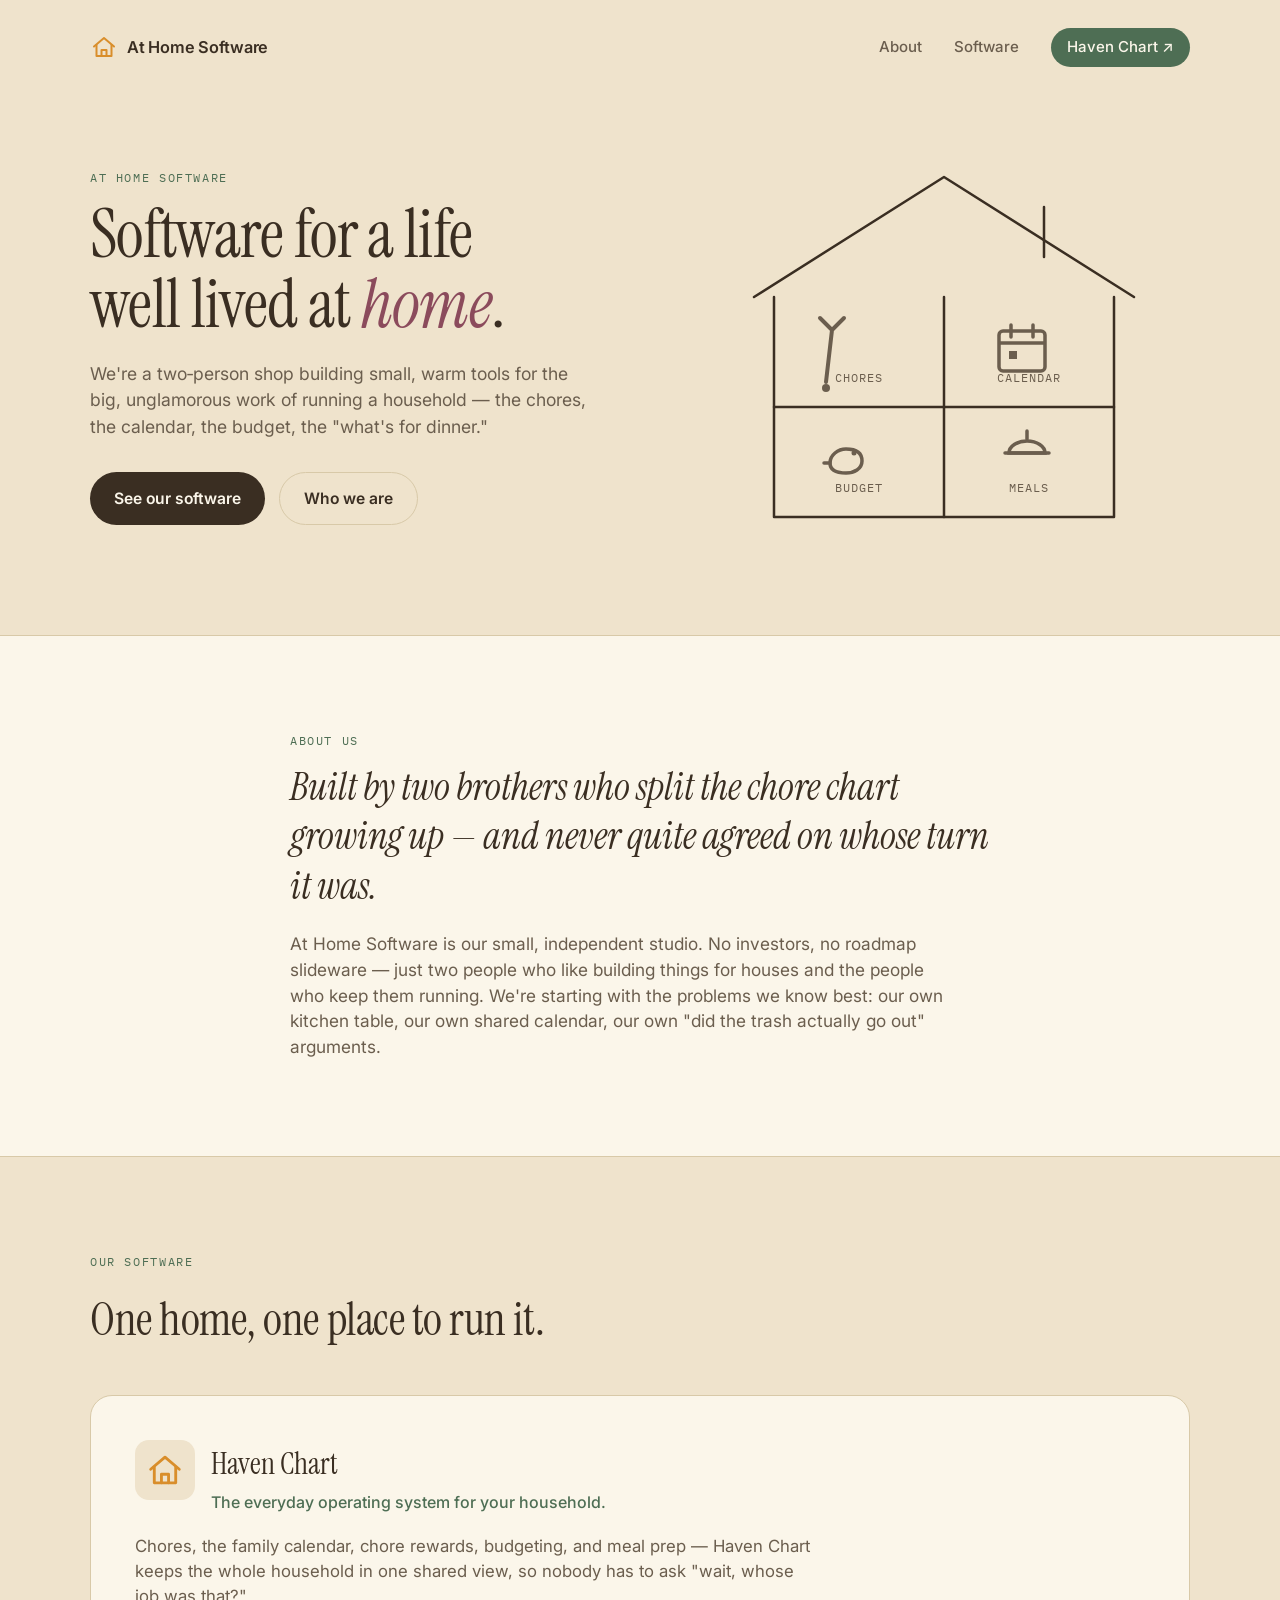
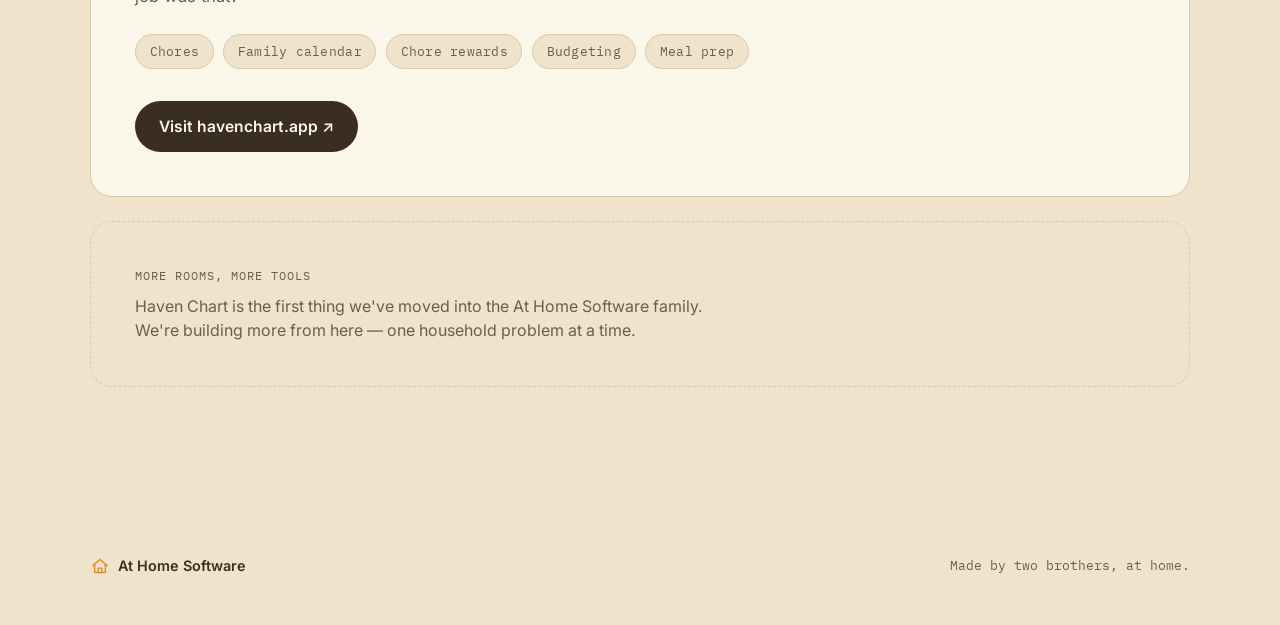
==== index.html @ 8236cebb "Add At Home Software landing page with GitHub Pages deploy Warm, home-themed landing page introducin" ====
<!doctype html>
<html lang="en">
<head>
<meta charset="UTF-8" />
<meta name="viewport" content="width=device-width, initial-scale=1.0" />
<title>At Home Software</title>
<meta name="description" content="At Home Software builds small, warm tools for the big work of running a household. Our first is Haven Chart — chores, calendar, rewards, budgeting, and meals, in one place." />
<link rel="preconnect" href="https://fonts.googleapis.com">
<link rel="preconnect" href="https://fonts.gstatic.com" crossorigin>
<link href="https://fonts.googleapis.com/css2?family=Instrument+Serif:ital@0;1&family=Inter:wght@400;500;600;700&family=IBM+Plex+Mono:wght@500&display=swap" rel="stylesheet">
<link rel="stylesheet" href="styles.css">
</head>
<body>

<header class="site-header">
  <a href="#top" class="brand">
    <svg class="brand-mark" width="28" height="28" viewBox="0 0 28 28" fill="none" aria-hidden="true">
      <path d="M4 13.5L14 5L24 13.5" stroke="currentColor" stroke-width="2" stroke-linecap="round" stroke-linejoin="round"/>
      <path d="M6.5 12V23H21.5V12" stroke="currentColor" stroke-width="2" stroke-linecap="round" stroke-linejoin="round"/>
      <path d="M11.5 23V17H16.5V23" stroke="currentColor" stroke-width="2" stroke-linecap="round" stroke-linejoin="round"/>
    </svg>
    <span>At Home Software</span>
  </a>
  <nav class="site-nav">
    <a href="#about">About</a>
    <a href="#software">Software</a>
    <a href="https://havenchart.app" class="nav-cta">Haven Chart ↗</a>
  </nav>
</header>

<main id="top">

  <section class="hero">
    <div class="hero-copy">
      <p class="eyebrow">At Home Software</p>
      <h1>Software for a life<br>well lived at <em>home</em>.</h1>
      <p class="hero-sub">We're a two&#8209;person shop building small, warm tools for the big, unglamorous work of running a household — the chores, the calendar, the budget, the "what's for dinner."</p>
      <div class="hero-actions">
        <a href="#software" class="btn btn-primary">See our software</a>
        <a href="#about" class="btn btn-ghost">Who we are</a>
      </div>
    </div>

    <div class="hero-art" aria-hidden="true">
      <svg viewBox="0 0 460 400" class="house-diagram" role="img" aria-label="Illustration of a house cross-section with four rooms, each representing a Haven Chart feature: chores, calendar, budget, and meals.">
        <!-- roofline -->
        <path class="house-line" d="M40 150 L230 30 L420 150" />
        <!-- outer walls -->
        <path class="house-line" d="M60 150 V370 H400 V150" />
        <!-- floor divider -->
        <path class="house-line" d="M60 260 H400" />
        <!-- wall divider -->
        <path class="house-line" d="M230 150 V370" />
        <!-- chimney -->
        <path class="house-line" d="M330 60 V110" />

        <!-- room: chores (top-left) -->
        <g class="room room-chores">
          <rect x="60" y="150" width="170" height="110" fill="transparent"/>
          <g transform="translate(112,175)">
            <path d="M0 60 L6 8 M6 8 L-6 -4 M6 8 L18 -4" stroke="currentColor" stroke-width="4" stroke-linecap="round" fill="none"/>
            <circle cx="0" cy="66" r="4" fill="currentColor"/>
          </g>
          <text x="145" y="235" class="room-label">Chores</text>
        </g>

        <!-- room: calendar (top-right) -->
        <g class="room room-calendar">
          <rect x="230" y="150" width="170" height="110" fill="transparent"/>
          <g transform="translate(285,178)">
            <rect x="0" y="6" width="46" height="40" rx="4" stroke="currentColor" stroke-width="3.5" fill="none"/>
            <path d="M0 18 H46" stroke="currentColor" stroke-width="3.5"/>
            <path d="M12 0 V12 M34 0 V12" stroke="currentColor" stroke-width="3.5" stroke-linecap="round"/>
            <rect x="10" y="26" width="8" height="8" fill="currentColor"/>
          </g>
          <text x="315" y="235" class="room-label">Calendar</text>
        </g>

        <!-- room: budget (bottom-left) -->
        <g class="room room-budget">
          <rect x="60" y="260" width="170" height="110" fill="transparent"/>
          <g transform="translate(120,290)">
            <path d="M28 24c0 8-8 12-16 12S-4 34-4 26 4 12 12 12s16 2 16 12z" stroke="currentColor" stroke-width="3.5" fill="none"/>
            <circle cx="20" cy="16" r="2.5" fill="currentColor"/>
            <path d="M-4 26 h-6" stroke="currentColor" stroke-width="3.5" stroke-linecap="round"/>
          </g>
          <text x="145" y="345" class="room-label">Budget</text>
        </g>

        <!-- room: meals (bottom-right) -->
        <g class="room room-meals">
          <rect x="230" y="260" width="170" height="110" fill="transparent"/>
          <g transform="translate(295,292)">
            <path d="M0 14 a18 12 0 0 1 36 0 z" stroke="currentColor" stroke-width="3.5" fill="none"/>
            <path d="M-4 14 H40" stroke="currentColor" stroke-width="3.5" stroke-linecap="round"/>
            <path d="M18 0 V-8" stroke="currentColor" stroke-width="3.5" stroke-linecap="round"/>
          </g>
          <text x="315" y="345" class="room-label">Meals</text>
        </g>
      </svg>
    </div>
  </section>

  <section id="about" class="about">
    <div class="about-inner">
      <p class="eyebrow">About us</p>
      <h2>Built by two brothers who split the chore chart growing up — and never quite agreed on whose turn it was.</h2>
      <p class="about-body">At Home Software is our small, independent studio. No investors, no roadmap slideware — just two people who like building things for houses and the people who keep them running. We're starting with the problems we know best: our own kitchen table, our own shared calendar, our own "did the trash actually go out" arguments.</p>
    </div>
  </section>

  <section id="software" class="software">
    <div class="software-header">
      <p class="eyebrow">Our software</p>
      <h2>One home, one place to run it.</h2>
    </div>

    <div class="product-card">
      <div class="product-top">
        <div class="product-mark" aria-hidden="true">
          <svg width="40" height="40" viewBox="0 0 28 28" fill="none">
            <path d="M4 13.5L14 5L24 13.5" stroke="currentColor" stroke-width="2" stroke-linecap="round" stroke-linejoin="round"/>
            <path d="M6.5 12V23H21.5V12" stroke="currentColor" stroke-width="2" stroke-linecap="round" stroke-linejoin="round"/>
            <path d="M11.5 23V17H16.5V23" stroke="currentColor" stroke-width="2" stroke-linecap="round" stroke-linejoin="round"/>
          </svg>
        </div>
        <div>
          <h3>Haven Chart</h3>
          <p class="product-tag">The everyday operating system for your household.</p>
        </div>
      </div>

      <p class="product-desc">Chores, the family calendar, chore rewards, budgeting, and meal prep — Haven Chart keeps the whole household in one shared view, so nobody has to ask "wait, whose job was that?"</p>

      <ul class="feature-chips">
        <li>Chores</li>
        <li>Family calendar</li>
        <li>Chore rewards</li>
        <li>Budgeting</li>
        <li>Meal prep</li>
      </ul>

      <a href="https://havenchart.app" class="btn btn-primary product-cta">Visit havenchart.app ↗</a>
    </div>

    <div class="product-card product-card-ghost">
      <p class="ghost-label">More rooms, more tools</p>
      <p class="ghost-body">Haven Chart is the first thing we've moved into the At Home Software family. We're building more from here — one household problem at a time.</p>
    </div>
  </section>

</main>

<footer class="site-footer">
  <div>
    <span class="brand-mark-small" aria-hidden="true">
      <svg width="20" height="20" viewBox="0 0 28 28" fill="none">
        <path d="M4 13.5L14 5L24 13.5" stroke="currentColor" stroke-width="2" stroke-linecap="round" stroke-linejoin="round"/>
        <path d="M6.5 12V23H21.5V12" stroke="currentColor" stroke-width="2" stroke-linecap="round" stroke-linejoin="round"/>
        <path d="M11.5 23V17H16.5V23" stroke="currentColor" stroke-width="2" stroke-linecap="round" stroke-linejoin="round"/>
      </svg>
    </span>
    <span>At Home Software</span>
  </div>
  <p>Made by two brothers, at home.</p>
</footer>

</body>
</html>
---- styles.css ----
:root {
  --oat:        #EFE3CC;
  --oat-light:  #FBF6EA;
  --ink:        #3A2E22;
  --ink-soft:   #6B5E4E;
  --sage:       #6B8F71;
  --sage-deep:  #4E6E54;
  --ochre:      #D98E2B;
  --plum:       #8B4B5C;
  --line:       #D8C9A8;

  --font-display: "Instrument Serif", Georgia, serif;
  --font-body: "Inter", -apple-system, BlinkMacSystemFont, "Segoe UI", sans-serif;
  --font-mono: "IBM Plex Mono", ui-monospace, monospace;
}

* { box-sizing: border-box; }

html { scroll-behavior: smooth; }

@media (prefers-reduced-motion: reduce) {
  html { scroll-behavior: auto; }
  * { animation: none !important; transition: none !important; }
}

body {
  margin: 0;
  background: var(--oat);
  color: var(--ink);
  font-family: var(--font-body);
  line-height: 1.5;
  -webkit-font-smoothing: antialiased;
}

a { color: inherit; }

.eyebrow {
  font-family: var(--font-mono);
  font-size: 0.72rem;
  letter-spacing: 0.14em;
  text-transform: uppercase;
  color: var(--sage-deep);
  margin: 0 0 0.9rem;
}

/* ---------- header ---------- */

.site-header {
  display: flex;
  align-items: center;
  justify-content: space-between;
  max-width: 1180px;
  margin: 0 auto;
  padding: 1.75rem clamp(1.25rem, 4vw, 2.5rem) 0.5rem;
}

.brand {
  display: flex;
  align-items: center;
  gap: 0.55rem;
  text-decoration: none;
  color: var(--ink);
  font-weight: 600;
  font-size: 1.02rem;
  letter-spacing: -0.01em;
}

.brand-mark { color: var(--ochre); flex-shrink: 0; }

.site-nav {
  display: flex;
  align-items: center;
  gap: clamp(1.2rem, 3vw, 2rem);
  font-size: 0.94rem;
  font-weight: 500;
}

.site-nav a { text-decoration: none; color: var(--ink-soft); }
.site-nav a:hover { color: var(--ink); }

.nav-cta {
  color: var(--oat-light) !important;
  background: var(--sage-deep);
  padding: 0.5rem 1rem;
  border-radius: 999px;
}
.nav-cta:hover { background: var(--ink); }

/* ---------- hero ---------- */

.hero {
  max-width: 1180px;
  margin: 0 auto;
  padding: clamp(2rem, 6vw, 4.5rem) clamp(1.25rem, 4vw, 2.5rem) clamp(3rem, 8vw, 5.5rem);
  display: grid;
  grid-template-columns: 1.05fr 0.95fr;
  gap: clamp(2rem, 5vw, 4rem);
  align-items: center;
}

.hero-copy h1 {
  font-family: var(--font-display);
  font-weight: 400;
  font-size: clamp(2.6rem, 5.4vw, 4.2rem);
  line-height: 1.04;
  letter-spacing: -0.01em;
  margin: 0 0 1.3rem;
}

.hero-copy h1 em {
  font-style: italic;
  color: var(--plum);
}

.hero-sub {
  font-size: 1.1rem;
  color: var(--ink-soft);
  max-width: 46ch;
  margin: 0 0 2rem;
}

.hero-actions { display: flex; gap: 0.9rem; flex-wrap: wrap; }

.btn {
  display: inline-flex;
  align-items: center;
  gap: 0.4rem;
  padding: 0.85rem 1.5rem;
  border-radius: 999px;
  font-weight: 600;
  font-size: 0.98rem;
  text-decoration: none;
  transition: transform 0.15s ease, background 0.15s ease;
}
.btn:hover { transform: translateY(-1px); }
.btn:focus-visible {
  outline: 2px solid var(--ink);
  outline-offset: 3px;
}

.btn-primary {
  background: var(--ink);
  color: var(--oat-light);
}
.btn-primary:hover { background: var(--sage-deep); }

.btn-ghost {
  background: transparent;
  color: var(--ink);
  border: 1.5px solid var(--line);
}
.btn-ghost:hover { border-color: var(--ink); }

/* ---------- house illustration ---------- */

.hero-art { display: flex; justify-content: center; }

.house-diagram {
  width: 100%;
  max-width: 460px;
  height: auto;
  overflow: visible;
}

.house-line {
  fill: none;
  stroke: var(--ink);
  stroke-width: 2.5;
  stroke-linecap: round;
  stroke-linejoin: round;
}

.room-label {
  font-family: var(--font-mono);
  font-size: 12px;
  letter-spacing: 0.08em;
  text-transform: uppercase;
  fill: var(--ink-soft);
  text-anchor: middle;
}

.room { color: var(--ink-soft); transition: color 0.2s ease; cursor: default; }
.room-chores:hover, .room-chores:focus-within { color: var(--ochre); }
.room-calendar:hover, .room-calendar:focus-within { color: var(--sage-deep); }
.room-budget:hover, .room-budget:focus-within { color: var(--plum); }
.room-meals:hover, .room-meals:focus-within { color: var(--ochre); }

.room rect { transition: fill 0.2s ease; }
.room:hover rect { fill: rgba(58, 46, 34, 0.035); }

/* ---------- about ---------- */

.about {
  background: var(--oat-light);
  border-top: 1px solid var(--line);
  border-bottom: 1px solid var(--line);
}

.about-inner {
  max-width: 780px;
  margin: 0 auto;
  padding: clamp(3.5rem, 8vw, 6rem) clamp(1.25rem, 4vw, 2.5rem);
}

.about h2 {
  font-family: var(--font-display);
  font-weight: 400;
  font-style: italic;
  font-size: clamp(1.7rem, 3.4vw, 2.4rem);
  line-height: 1.28;
  margin: 0 0 1.25rem;
  color: var(--ink);
}

.about-body {
  font-size: 1.08rem;
  color: var(--ink-soft);
  max-width: 60ch;
  margin: 0;
}

/* ---------- software ---------- */

.software {
  max-width: 1180px;
  margin: 0 auto;
  padding: clamp(3.5rem, 8vw, 6rem) clamp(1.25rem, 4vw, 2.5rem) clamp(4rem, 9vw, 7rem);
}

.software-header { margin-bottom: 2.5rem; }

.software-header h2 {
  font-family: var(--font-display);
  font-weight: 400;
  font-size: clamp(2rem, 4vw, 2.9rem);
  margin: 0;
  letter-spacing: -0.01em;
}

.product-card {
  background: var(--oat-light);
  border: 1px solid var(--line);
  border-radius: 22px;
  padding: clamp(1.75rem, 4vw, 2.75rem);
  margin-bottom: 1.5rem;
}

.product-top {
  display: flex;
  align-items: flex-start;
  gap: 1rem;
  margin-bottom: 1.25rem;
}

.product-mark {
  color: var(--ochre);
  background: var(--oat);
  border-radius: 14px;
  width: 60px;
  height: 60px;
  display: flex;
  align-items: center;
  justify-content: center;
  flex-shrink: 0;
}

.product-top h3 {
  font-family: var(--font-display);
  font-size: 1.9rem;
  font-weight: 400;
  margin: 0.1rem 0 0.2rem;
}

.product-tag {
  margin: 0;
  color: var(--sage-deep);
  font-weight: 500;
  font-size: 1rem;
}

.product-desc {
  font-size: 1.05rem;
  color: var(--ink-soft);
  max-width: 62ch;
  margin: 0 0 1.5rem;
}

.feature-chips {
  list-style: none;
  display: flex;
  flex-wrap: wrap;
  gap: 0.6rem;
  padding: 0;
  margin: 0 0 2rem;
}

.feature-chips li {
  font-family: var(--font-mono);
  font-size: 0.8rem;
  letter-spacing: 0.02em;
  background: var(--oat);
  border: 1px solid var(--line);
  color: var(--ink-soft);
  padding: 0.45rem 0.85rem;
  border-radius: 999px;
}

.product-cta { margin: 0; }

.product-card-ghost {
  background: transparent;
  border: 1.5px dashed var(--line);
}

.ghost-label {
  font-family: var(--font-mono);
  font-size: 0.78rem;
  letter-spacing: 0.08em;
  text-transform: uppercase;
  color: var(--ink-soft);
  margin: 0 0 0.6rem;
}

.ghost-body {
  margin: 0;
  color: var(--ink-soft);
  max-width: 58ch;
}

/* ---------- footer ---------- */

.site-footer {
  max-width: 1180px;
  margin: 0 auto;
  padding: 2rem clamp(1.25rem, 4vw, 2.5rem) 3rem;
  display: flex;
  align-items: center;
  justify-content: space-between;
  flex-wrap: wrap;
  gap: 1rem;
  color: var(--ink-soft);
  font-size: 0.9rem;
}

.site-footer > div {
  display: flex;
  align-items: center;
  gap: 0.5rem;
  font-weight: 600;
  color: var(--ink);
}

.brand-mark-small { color: var(--ochre); display: flex; }

.site-footer p { margin: 0; font-family: var(--font-mono); font-size: 0.8rem; }

/* ---------- responsive ---------- */

@media (max-width: 860px) {
  .hero { grid-template-columns: 1fr; }
  .hero-art { order: -1; max-width: 340px; margin: 0 auto; }
  .site-nav { gap: 1rem; }
}

@media (max-width: 520px) {
  .site-nav a:not(.nav-cta) { display: none; }
  .product-top { flex-direction: column; }
}
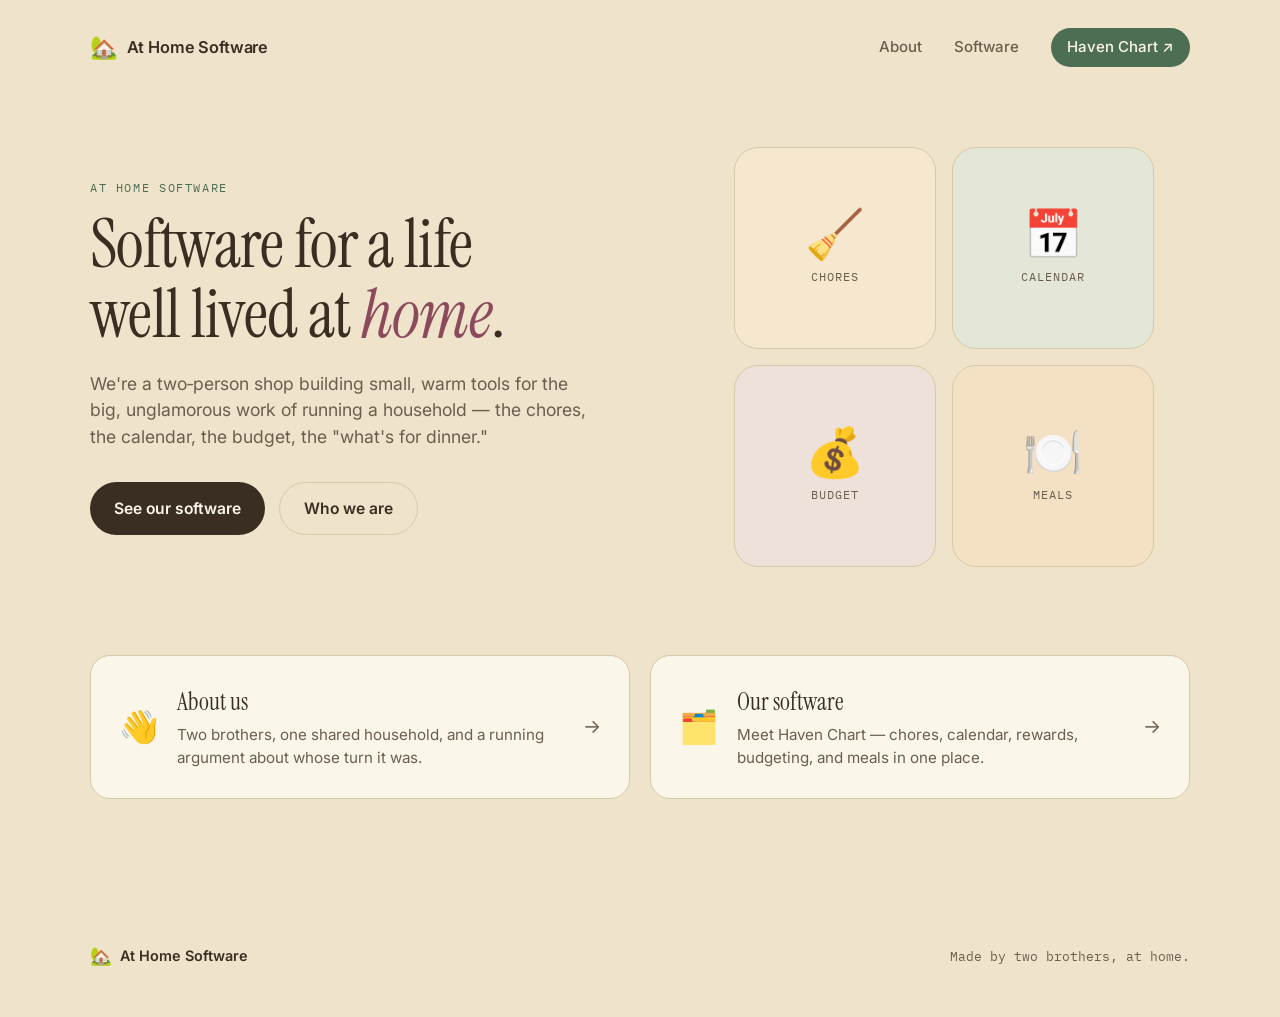
==== commit 16277fbc: "Split into multi-page site and swap illustration for emoji icons Replaces the single-page anchor-lin" ====
--- a/index.html
+++ b/index.html
@@ -13,22 +13,18 @@
 <body>
 
 <header class="site-header">
-  <a href="#top" class="brand">
-    <svg class="brand-mark" width="28" height="28" viewBox="0 0 28 28" fill="none" aria-hidden="true">
-      <path d="M4 13.5L14 5L24 13.5" stroke="currentColor" stroke-width="2" stroke-linecap="round" stroke-linejoin="round"/>
-      <path d="M6.5 12V23H21.5V12" stroke="currentColor" stroke-width="2" stroke-linecap="round" stroke-linejoin="round"/>
-      <path d="M11.5 23V17H16.5V23" stroke="currentColor" stroke-width="2" stroke-linecap="round" stroke-linejoin="round"/>
-    </svg>
+  <a href="/" class="brand">
+    <span class="brand-mark" aria-hidden="true">🏡</span>
     <span>At Home Software</span>
   </a>
   <nav class="site-nav">
-    <a href="#about">About</a>
-    <a href="#software">Software</a>
+    <a href="/about">About</a>
+    <a href="/software">Software</a>
     <a href="https://havenchart.app" class="nav-cta">Haven Chart ↗</a>
   </nav>
 </header>
 
-<main id="top">
+<main>
 
   <section class="hero">
     <div class="hero-copy">
@@ -36,130 +32,57 @@
       <h1>Software for a life<br>well lived at <em>home</em>.</h1>
       <p class="hero-sub">We're a two&#8209;person shop building small, warm tools for the big, unglamorous work of running a household — the chores, the calendar, the budget, the "what's for dinner."</p>
       <div class="hero-actions">
-        <a href="#software" class="btn btn-primary">See our software</a>
-        <a href="#about" class="btn btn-ghost">Who we are</a>
+        <a href="/software" class="btn btn-primary">See our software</a>
+        <a href="/about" class="btn btn-ghost">Who we are</a>
       </div>
     </div>
 
     <div class="hero-art" aria-hidden="true">
-      <svg viewBox="0 0 460 400" class="house-diagram" role="img" aria-label="Illustration of a house cross-section with four rooms, each representing a Haven Chart feature: chores, calendar, budget, and meals.">
-        <!-- roofline -->
-        <path class="house-line" d="M40 150 L230 30 L420 150" />
-        <!-- outer walls -->
-        <path class="house-line" d="M60 150 V370 H400 V150" />
-        <!-- floor divider -->
-        <path class="house-line" d="M60 260 H400" />
-        <!-- wall divider -->
-        <path class="house-line" d="M230 150 V370" />
-        <!-- chimney -->
-        <path class="house-line" d="M330 60 V110" />
-
-        <!-- room: chores (top-left) -->
-        <g class="room room-chores">
-          <rect x="60" y="150" width="170" height="110" fill="transparent"/>
-          <g transform="translate(112,175)">
-            <path d="M0 60 L6 8 M6 8 L-6 -4 M6 8 L18 -4" stroke="currentColor" stroke-width="4" stroke-linecap="round" fill="none"/>
-            <circle cx="0" cy="66" r="4" fill="currentColor"/>
-          </g>
-          <text x="145" y="235" class="room-label">Chores</text>
-        </g>
-
-        <!-- room: calendar (top-right) -->
-        <g class="room room-calendar">
-          <rect x="230" y="150" width="170" height="110" fill="transparent"/>
-          <g transform="translate(285,178)">
-            <rect x="0" y="6" width="46" height="40" rx="4" stroke="currentColor" stroke-width="3.5" fill="none"/>
-            <path d="M0 18 H46" stroke="currentColor" stroke-width="3.5"/>
-            <path d="M12 0 V12 M34 0 V12" stroke="currentColor" stroke-width="3.5" stroke-linecap="round"/>
-            <rect x="10" y="26" width="8" height="8" fill="currentColor"/>
-          </g>
-          <text x="315" y="235" class="room-label">Calendar</text>
-        </g>
-
-        <!-- room: budget (bottom-left) -->
-        <g class="room room-budget">
-          <rect x="60" y="260" width="170" height="110" fill="transparent"/>
-          <g transform="translate(120,290)">
-            <path d="M28 24c0 8-8 12-16 12S-4 34-4 26 4 12 12 12s16 2 16 12z" stroke="currentColor" stroke-width="3.5" fill="none"/>
-            <circle cx="20" cy="16" r="2.5" fill="currentColor"/>
-            <path d="M-4 26 h-6" stroke="currentColor" stroke-width="3.5" stroke-linecap="round"/>
-          </g>
-          <text x="145" y="345" class="room-label">Budget</text>
-        </g>
-
-        <!-- room: meals (bottom-right) -->
-        <g class="room room-meals">
-          <rect x="230" y="260" width="170" height="110" fill="transparent"/>
-          <g transform="translate(295,292)">
-            <path d="M0 14 a18 12 0 0 1 36 0 z" stroke="currentColor" stroke-width="3.5" fill="none"/>
-            <path d="M-4 14 H40" stroke="currentColor" stroke-width="3.5" stroke-linecap="round"/>
-            <path d="M18 0 V-8" stroke="currentColor" stroke-width="3.5" stroke-linecap="round"/>
-          </g>
-          <text x="315" y="345" class="room-label">Meals</text>
-        </g>
-      </svg>
+      <div class="emoji-grid">
+        <div class="emoji-tile tile-chores">
+          <span class="emoji-tile-icon">🧹</span>
+          <span class="emoji-tile-label">Chores</span>
+        </div>
+        <div class="emoji-tile tile-calendar">
+          <span class="emoji-tile-icon">📅</span>
+          <span class="emoji-tile-label">Calendar</span>
+        </div>
+        <div class="emoji-tile tile-budget">
+          <span class="emoji-tile-icon">💰</span>
+          <span class="emoji-tile-label">Budget</span>
+        </div>
+        <div class="emoji-tile tile-meals">
+          <span class="emoji-tile-icon">🍽️</span>
+          <span class="emoji-tile-label">Meals</span>
+        </div>
+      </div>
     </div>
   </section>
 
-  <section id="about" class="about">
-    <div class="about-inner">
-      <p class="eyebrow">About us</p>
-      <h2>Built by two brothers who split the chore chart growing up — and never quite agreed on whose turn it was.</h2>
-      <p class="about-body">At Home Software is our small, independent studio. No investors, no roadmap slideware — just two people who like building things for houses and the people who keep them running. We're starting with the problems we know best: our own kitchen table, our own shared calendar, our own "did the trash actually go out" arguments.</p>
-    </div>
-  </section>
-
-  <section id="software" class="software">
-    <div class="software-header">
-      <p class="eyebrow">Our software</p>
-      <h2>One home, one place to run it.</h2>
-    </div>
-
-    <div class="product-card">
-      <div class="product-top">
-        <div class="product-mark" aria-hidden="true">
-          <svg width="40" height="40" viewBox="0 0 28 28" fill="none">
-            <path d="M4 13.5L14 5L24 13.5" stroke="currentColor" stroke-width="2" stroke-linecap="round" stroke-linejoin="round"/>
-            <path d="M6.5 12V23H21.5V12" stroke="currentColor" stroke-width="2" stroke-linecap="round" stroke-linejoin="round"/>
-            <path d="M11.5 23V17H16.5V23" stroke="currentColor" stroke-width="2" stroke-linecap="round" stroke-linejoin="round"/>
-          </svg>
-        </div>
-        <div>
-          <h3>Haven Chart</h3>
-          <p class="product-tag">The everyday operating system for your household.</p>
-        </div>
+  <section class="teaser">
+    <a href="/about" class="teaser-card">
+      <span class="teaser-icon" aria-hidden="true">👋</span>
+      <div>
+        <h2>About us</h2>
+        <p>Two brothers, one shared household, and a running argument about whose turn it was.</p>
       </div>
-
-      <p class="product-desc">Chores, the family calendar, chore rewards, budgeting, and meal prep — Haven Chart keeps the whole household in one shared view, so nobody has to ask "wait, whose job was that?"</p>
-
-      <ul class="feature-chips">
-        <li>Chores</li>
-        <li>Family calendar</li>
-        <li>Chore rewards</li>
-        <li>Budgeting</li>
-        <li>Meal prep</li>
-      </ul>
-
-      <a href="https://havenchart.app" class="btn btn-primary product-cta">Visit havenchart.app ↗</a>
-    </div>
-
-    <div class="product-card product-card-ghost">
-      <p class="ghost-label">More rooms, more tools</p>
-      <p class="ghost-body">Haven Chart is the first thing we've moved into the At Home Software family. We're building more from here — one household problem at a time.</p>
-    </div>
+      <span class="teaser-arrow" aria-hidden="true">→</span>
+    </a>
+    <a href="/software" class="teaser-card">
+      <span class="teaser-icon" aria-hidden="true">🗂️</span>
+      <div>
+        <h2>Our software</h2>
+        <p>Meet Haven Chart — chores, calendar, rewards, budgeting, and meals in one place.</p>
+      </div>
+      <span class="teaser-arrow" aria-hidden="true">→</span>
+    </a>
   </section>
 
 </main>
 
 <footer class="site-footer">
   <div>
-    <span class="brand-mark-small" aria-hidden="true">
-      <svg width="20" height="20" viewBox="0 0 28 28" fill="none">
-        <path d="M4 13.5L14 5L24 13.5" stroke="currentColor" stroke-width="2" stroke-linecap="round" stroke-linejoin="round"/>
-        <path d="M6.5 12V23H21.5V12" stroke="currentColor" stroke-width="2" stroke-linecap="round" stroke-linejoin="round"/>
-        <path d="M11.5 23V17H16.5V23" stroke="currentColor" stroke-width="2" stroke-linecap="round" stroke-linejoin="round"/>
-      </svg>
-    </span>
+    <span class="brand-mark-small" aria-hidden="true">🏡</span>
     <span>At Home Software</span>
   </div>
   <p>Made by two brothers, at home.</p>
--- a/styles.css
+++ b/styles.css
@@ -65,7 +65,7 @@
   letter-spacing: -0.01em;
 }
 
-.brand-mark { color: var(--ochre); flex-shrink: 0; }
+.brand-mark { font-size: 1.4rem; line-height: 1; flex-shrink: 0; }
 
 .site-nav {
   display: flex;
@@ -77,6 +77,7 @@
 
 .site-nav a { text-decoration: none; color: var(--ink-soft); }
 .site-nav a:hover { color: var(--ink); }
+.site-nav a[aria-current="page"] { color: var(--ink); font-weight: 600; }
 
 .nav-cta {
   color: var(--oat-light) !important;
@@ -151,42 +152,116 @@
 }
 .btn-ghost:hover { border-color: var(--ink); }
 
-/* ---------- house illustration ---------- */
+/* ---------- hero emoji grid ---------- */
 
 .hero-art { display: flex; justify-content: center; }
 
-.house-diagram {
+.emoji-grid {
+  display: grid;
+  grid-template-columns: 1fr 1fr;
+  gap: 1rem;
   width: 100%;
-  max-width: 460px;
-  height: auto;
-  overflow: visible;
-}
-
-.house-line {
-  fill: none;
-  stroke: var(--ink);
-  stroke-width: 2.5;
-  stroke-linecap: round;
-  stroke-linejoin: round;
-}
-
-.room-label {
+  max-width: 420px;
+}
+
+.emoji-tile {
+  display: flex;
+  flex-direction: column;
+  align-items: center;
+  justify-content: center;
+  gap: 0.6rem;
+  aspect-ratio: 1;
+  border-radius: 24px;
+  border: 1px solid var(--line);
+  background: var(--oat-light);
+  transition: transform 0.2s ease;
+}
+
+.emoji-tile:hover { transform: translateY(-3px); }
+
+.emoji-tile-icon {
+  font-size: clamp(2.2rem, 6vw, 3rem);
+  line-height: 1;
+}
+
+.emoji-tile-label {
   font-family: var(--font-mono);
-  font-size: 12px;
+  font-size: 0.72rem;
   letter-spacing: 0.08em;
   text-transform: uppercase;
-  fill: var(--ink-soft);
-  text-anchor: middle;
-}
-
-.room { color: var(--ink-soft); transition: color 0.2s ease; cursor: default; }
-.room-chores:hover, .room-chores:focus-within { color: var(--ochre); }
-.room-calendar:hover, .room-calendar:focus-within { color: var(--sage-deep); }
-.room-budget:hover, .room-budget:focus-within { color: var(--plum); }
-.room-meals:hover, .room-meals:focus-within { color: var(--ochre); }
-
-.room rect { transition: fill 0.2s ease; }
-.room:hover rect { fill: rgba(58, 46, 34, 0.035); }
+  color: var(--ink-soft);
+}
+
+.tile-chores { background: color-mix(in srgb, var(--ochre) 14%, var(--oat-light)); }
+.tile-calendar { background: color-mix(in srgb, var(--sage) 16%, var(--oat-light)); }
+.tile-budget { background: color-mix(in srgb, var(--plum) 12%, var(--oat-light)); }
+.tile-meals { background: color-mix(in srgb, var(--ochre) 20%, var(--oat-light)); }
+
+/* ---------- teaser cards (homepage) ---------- */
+
+.teaser {
+  max-width: 1180px;
+  margin: 0 auto;
+  padding: 0 clamp(1.25rem, 4vw, 2.5rem) clamp(4rem, 9vw, 7rem);
+  display: grid;
+  grid-template-columns: 1fr 1fr;
+  gap: 1.25rem;
+}
+
+.teaser-card {
+  display: flex;
+  align-items: center;
+  gap: 1.1rem;
+  background: var(--oat-light);
+  border: 1px solid var(--line);
+  border-radius: 20px;
+  padding: 1.75rem;
+  text-decoration: none;
+  color: var(--ink);
+  transition: transform 0.15s ease, border-color 0.15s ease;
+}
+
+.teaser-card:hover { transform: translateY(-2px); border-color: var(--ink); }
+
+.teaser-icon { font-size: 2rem; line-height: 1; flex-shrink: 0; }
+
+.teaser-card h2 {
+  font-family: var(--font-display);
+  font-weight: 400;
+  font-size: 1.5rem;
+  margin: 0 0 0.3rem;
+}
+
+.teaser-card p {
+  margin: 0;
+  color: var(--ink-soft);
+  font-size: 0.95rem;
+}
+
+.teaser-arrow {
+  margin-left: auto;
+  color: var(--ink-soft);
+  font-size: 1.2rem;
+  flex-shrink: 0;
+}
+
+/* ---------- interior page hero ---------- */
+
+.page-hero {
+  max-width: 780px;
+  margin: 0 auto;
+  padding: clamp(2.5rem, 6vw, 4rem) clamp(1.25rem, 4vw, 2.5rem) clamp(1.5rem, 4vw, 2rem);
+  text-align: center;
+}
+
+.page-hero h1 {
+  font-family: var(--font-display);
+  font-weight: 400;
+  font-size: clamp(2.1rem, 4.4vw, 3.2rem);
+  line-height: 1.12;
+  margin: 0;
+  letter-spacing: -0.01em;
+}
 
 /* ---------- about ---------- */
 
@@ -201,6 +276,14 @@
   margin: 0 auto;
   padding: clamp(3.5rem, 8vw, 6rem) clamp(1.25rem, 4vw, 2.5rem);
 }
+
+.about-icon {
+  display: block;
+  font-size: 2.6rem;
+  margin-bottom: 1.25rem;
+}
+
+.about-inner .btn { margin-top: 0.5rem; }
 
 .about h2 {
   font-family: var(--font-display);
@@ -224,17 +307,7 @@
 .software {
   max-width: 1180px;
   margin: 0 auto;
-  padding: clamp(3.5rem, 8vw, 6rem) clamp(1.25rem, 4vw, 2.5rem) clamp(4rem, 9vw, 7rem);
-}
-
-.software-header { margin-bottom: 2.5rem; }
-
-.software-header h2 {
-  font-family: var(--font-display);
-  font-weight: 400;
-  font-size: clamp(2rem, 4vw, 2.9rem);
-  margin: 0;
-  letter-spacing: -0.01em;
+  padding: clamp(1.5rem, 4vw, 2.5rem) clamp(1.25rem, 4vw, 2.5rem) clamp(4rem, 9vw, 7rem);
 }
 
 .product-card {
@@ -253,7 +326,7 @@
 }
 
 .product-mark {
-  color: var(--ochre);
+  font-size: 1.75rem;
   background: var(--oat);
   border-radius: 14px;
   width: 60px;
@@ -295,6 +368,9 @@
 }
 
 .feature-chips li {
+  display: inline-flex;
+  align-items: center;
+  gap: 0.4rem;
   font-family: var(--font-mono);
   font-size: 0.8rem;
   letter-spacing: 0.02em;
@@ -350,7 +426,7 @@
   color: var(--ink);
 }
 
-.brand-mark-small { color: var(--ochre); display: flex; }
+.brand-mark-small { font-size: 1.1rem; }
 
 .site-footer p { margin: 0; font-family: var(--font-mono); font-size: 0.8rem; }
 
@@ -360,9 +436,12 @@
   .hero { grid-template-columns: 1fr; }
   .hero-art { order: -1; max-width: 340px; margin: 0 auto; }
   .site-nav { gap: 1rem; }
+  .teaser { grid-template-columns: 1fr; }
 }
 
 @media (max-width: 520px) {
   .site-nav a:not(.nav-cta) { display: none; }
   .product-top { flex-direction: column; }
-}
+  .teaser-card { flex-wrap: wrap; }
+  .teaser-arrow { display: none; }
+}
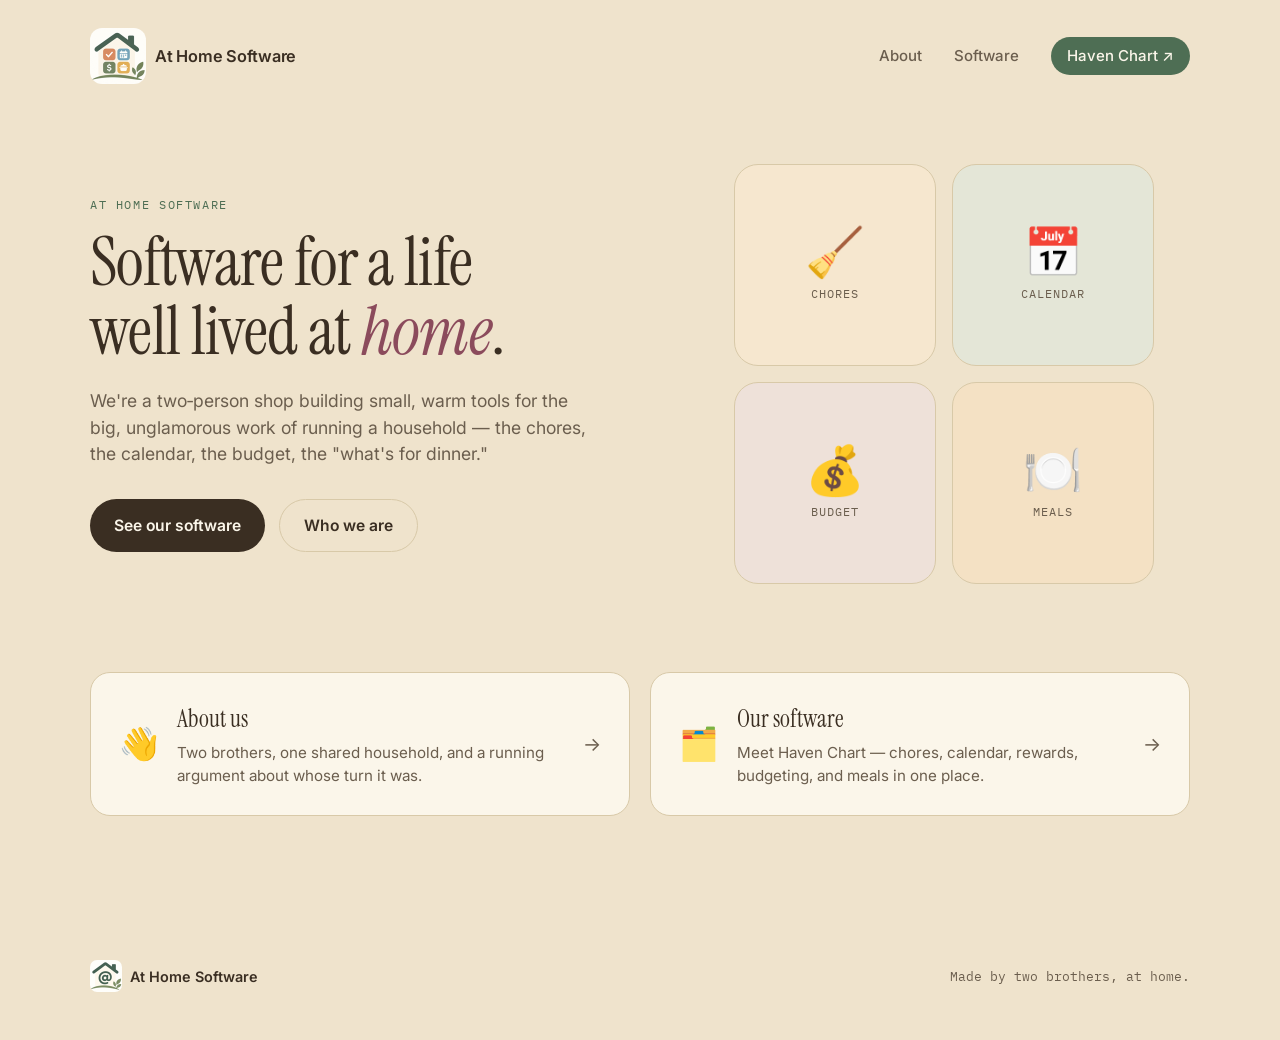
==== commit 82a5020d: "Use new brand icons for site logo and favicons Co-Authored-By: Claude Opus 5.5 <noreply@anthropic.co" ====
--- a/index.html
+++ b/index.html
@@ -8,13 +8,16 @@
 <link rel="preconnect" href="https://fonts.googleapis.com">
 <link rel="preconnect" href="https://fonts.gstatic.com" crossorigin>
 <link href="https://fonts.googleapis.com/css2?family=Instrument+Serif:ital@0;1&family=Inter:wght@400;500;600;700&family=IBM+Plex+Mono:wght@500&display=swap" rel="stylesheet">
+<link rel="icon" href="/favicon.ico" sizes="any">
+<link rel="icon" href="/favicon-32.png" type="image/png" sizes="32x32">
+<link rel="apple-touch-icon" href="/apple-touch-icon.png">
 <link rel="stylesheet" href="styles.css">
 </head>
 <body>
 
 <header class="site-header">
   <a href="/" class="brand">
-    <span class="brand-mark" aria-hidden="true">🏡</span>
+    <img class="brand-mark" src="/logo.png" alt="" width="56" height="56">
     <span>At Home Software</span>
   </a>
   <nav class="site-nav">
@@ -82,7 +85,7 @@
 
 <footer class="site-footer">
   <div>
-    <span class="brand-mark-small" aria-hidden="true">🏡</span>
+    <img class="brand-mark-small" src="/logo-simple.png" alt="" width="32" height="32">
     <span>At Home Software</span>
   </div>
   <p>Made by two brothers, at home.</p>
--- a/styles.css
+++ b/styles.css
@@ -65,7 +65,7 @@
   letter-spacing: -0.01em;
 }
 
-.brand-mark { font-size: 1.4rem; line-height: 1; flex-shrink: 0; }
+.brand-mark { display: block; width: 56px; height: 56px; border-radius: 12px; flex-shrink: 0; }
 
 .site-nav {
   display: flex;
@@ -426,7 +426,7 @@
   color: var(--ink);
 }
 
-.brand-mark-small { font-size: 1.1rem; }
+.brand-mark-small { display: block; width: 32px; height: 32px; border-radius: 7px; flex-shrink: 0; }
 
 .site-footer p { margin: 0; font-family: var(--font-mono); font-size: 0.8rem; }
 
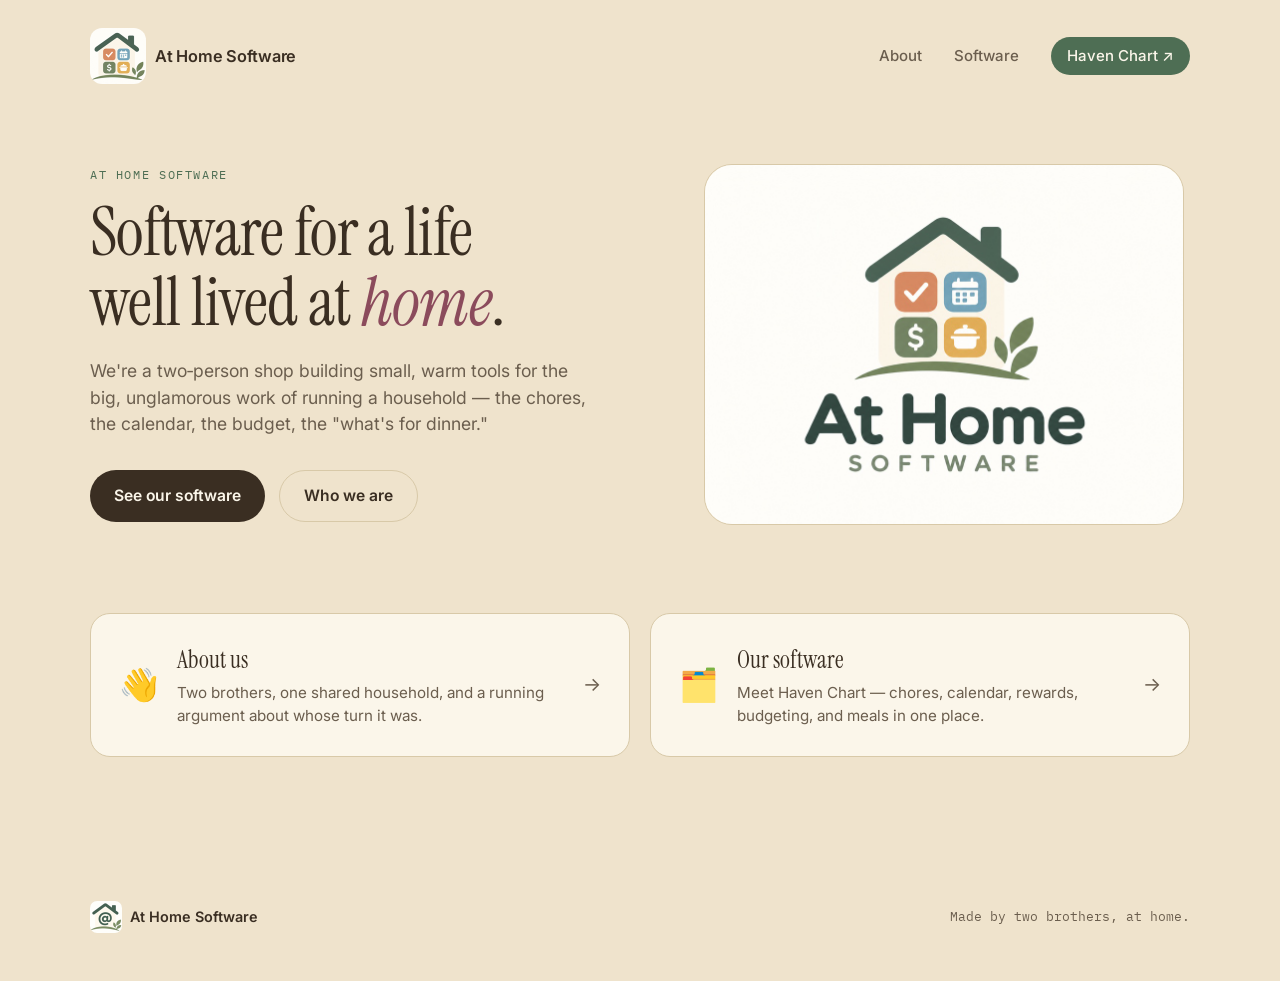
==== commit b8235e7f: "Show full logo in homepage hero in place of emoji grid Co-Authored-By: Claude Opus 5.5 <noreply@anth" ====
--- a/index.html
+++ b/index.html
@@ -40,25 +40,8 @@
       </div>
     </div>
 
-    <div class="hero-art" aria-hidden="true">
-      <div class="emoji-grid">
-        <div class="emoji-tile tile-chores">
-          <span class="emoji-tile-icon">🧹</span>
-          <span class="emoji-tile-label">Chores</span>
-        </div>
-        <div class="emoji-tile tile-calendar">
-          <span class="emoji-tile-icon">📅</span>
-          <span class="emoji-tile-label">Calendar</span>
-        </div>
-        <div class="emoji-tile tile-budget">
-          <span class="emoji-tile-icon">💰</span>
-          <span class="emoji-tile-label">Budget</span>
-        </div>
-        <div class="emoji-tile tile-meals">
-          <span class="emoji-tile-icon">🍽️</span>
-          <span class="emoji-tile-label">Meals</span>
-        </div>
-      </div>
+    <div class="hero-art">
+      <img class="hero-logo" src="/logo-full.jpg" alt="At Home Software" width="960" height="720">
     </div>
   </section>
 
--- a/styles.css
+++ b/styles.css
@@ -152,50 +152,18 @@
 }
 .btn-ghost:hover { border-color: var(--ink); }
 
-/* ---------- hero emoji grid ---------- */
+/* ---------- hero logo ---------- */
 
 .hero-art { display: flex; justify-content: center; }
 
-.emoji-grid {
-  display: grid;
-  grid-template-columns: 1fr 1fr;
-  gap: 1rem;
+.hero-logo {
+  display: block;
   width: 100%;
-  max-width: 420px;
-}
-
-.emoji-tile {
-  display: flex;
-  flex-direction: column;
-  align-items: center;
-  justify-content: center;
-  gap: 0.6rem;
-  aspect-ratio: 1;
-  border-radius: 24px;
+  max-width: 480px;
+  height: auto;
+  border-radius: 28px;
   border: 1px solid var(--line);
-  background: var(--oat-light);
-  transition: transform 0.2s ease;
-}
-
-.emoji-tile:hover { transform: translateY(-3px); }
-
-.emoji-tile-icon {
-  font-size: clamp(2.2rem, 6vw, 3rem);
-  line-height: 1;
-}
-
-.emoji-tile-label {
-  font-family: var(--font-mono);
-  font-size: 0.72rem;
-  letter-spacing: 0.08em;
-  text-transform: uppercase;
-  color: var(--ink-soft);
-}
-
-.tile-chores { background: color-mix(in srgb, var(--ochre) 14%, var(--oat-light)); }
-.tile-calendar { background: color-mix(in srgb, var(--sage) 16%, var(--oat-light)); }
-.tile-budget { background: color-mix(in srgb, var(--plum) 12%, var(--oat-light)); }
-.tile-meals { background: color-mix(in srgb, var(--ochre) 20%, var(--oat-light)); }
+}
 
 /* ---------- teaser cards (homepage) ---------- */
 
